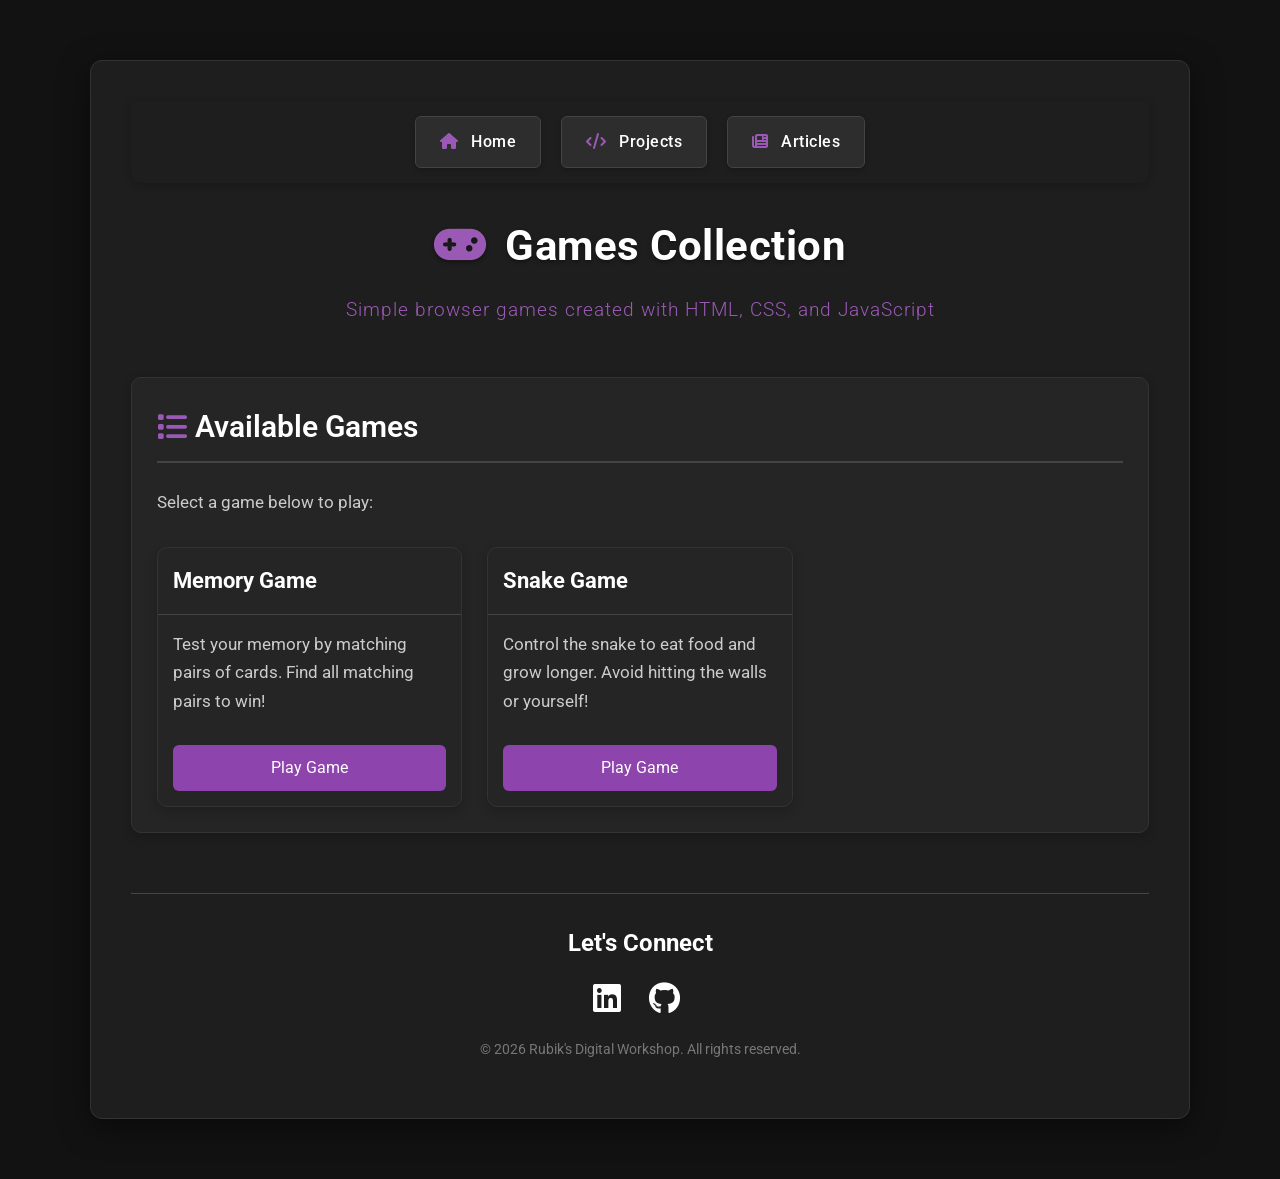
==== games/index.html @ 8eb30e97 "change the astetic and some navigation options" ====
<!DOCTYPE html>
<html lang="en">
<head>
  <meta charset="UTF-8">
  <meta name="viewport" content="width=device-width, initial-scale=1.0">
  <meta name="description" content="Games Collection - Simple browser games created by Rubik">
  <meta name="keywords" content="browser games, javascript games, html5 games">
  <meta name="author" content="Rubik">
  <title>Rubik's Games Collection</title>
  <link rel="stylesheet" href="../css/style.css">
  <link href="https://fonts.googleapis.com/css2?family=Roboto:wght@300;400;500;700&display=swap" rel="stylesheet">
  <link rel="stylesheet" href="https://cdnjs.cloudflare.com/ajax/libs/font-awesome/6.4.0/css/all.min.css">
  <style>
    .game-container {
      display: grid;
      grid-template-columns: repeat(auto-fill, minmax(300px, 1fr));
      gap: 25px;
      margin-top: 30px;
    }
    
    .game-card {
      background-color: #252525;
      border-radius: 10px;
      overflow: hidden;
      box-shadow: 0 4px 12px rgba(0, 0, 0, 0.2);
      transition: all 0.3s ease;
      border: 1px solid #333;
      height: 100%;
      display: flex;
      flex-direction: column;
    }
    
    .game-card:hover {
      transform: translateY(-5px);
      box-shadow: 0 8px 20px rgba(0, 0, 0, 0.3);
    }
    
    .game-card h3 {
      font-size: 1.4em;
      padding: 15px;
      color: #fff;
      border-bottom: 1px solid #444;
    }
    
    .game-description {
      padding: 15px;
      flex: 1;
    }
    
    .game-link {
      display: inline-block;
      padding: 10px 20px;
      background-color: #8e44ad;
      color: white;
      text-decoration: none;
      border-radius: 6px;
      margin: 0 15px 15px;
      transition: all 0.3s ease;
      text-align: center;
    }
    
    .game-link:hover {
      background-color: #9b59b6;
      transform: translateY(-2px);
    }
  </style>
</head>
<body>
  <div class="container">
    <!-- Main Navigation -->
    <nav id="main-nav">
      <a href="../index.html" class="nav-btn"><i class="fas fa-home"></i> Home</a>
      <a href="../projects.html" class="nav-btn"><i class="fas fa-code"></i> Projects</a>
      <a href="../articles.html" class="nav-btn"><i class="fas fa-newspaper"></i> Articles</a>
    </nav>
    
    <header>
      <h1><i class="fas fa-gamepad"></i> Games Collection</h1>
      <p class="subtitle">Simple browser games created with HTML, CSS, and JavaScript</p>
    </header>
    
    <main>
      <section>
        <h2><i class="fas fa-list"></i> Available Games</h2>
        <p>Select a game below to play:</p>
        
        <div class="game-container">
          <!-- Game 1 -->
          <div class="game-card">
            <h3>Memory Game</h3>
            <div class="game-description">
              <p>Test your memory by matching pairs of cards. Find all matching pairs to win!</p>
            </div>
            <a href="game.html" class="game-link">Play Game</a>
          </div>
          
          <!-- Game 2 -->
          <div class="game-card">
            <h3>Snake Game</h3>
            <div class="game-description">
              <p>Control the snake to eat food and grow longer. Avoid hitting the walls or yourself!</p>
            </div>
            <a href="game2.html" class="game-link">Play Game</a>
          </div>
        </div>
      </section>
    </main>
    
    <footer>
      <h3>Let's Connect</h3>
      <div class="social-links">
        <a href="https://www.linkedin.com/in/ru8ik/" target="_blank" title="LinkedIn Profile">
          <i class="fab fa-linkedin fa-2x"></i>
        </a>
        <a href="https://github.com/ru8ik" target="_blank" title="GitHub Profile">
          <i class="fab fa-github fa-2x"></i>
        </a>
      </div>
      <p class="copyright">&copy; <span id="current-year"></span> Rubik's Digital Workshop. All rights reserved.</p>
    </footer>
  </div>
  
  <!-- Back to Top Button -->
  <button id="back-to-top" title="Back to Top"><i class="fas fa-arrow-up"></i></button>

  <script>
    // Set current year in copyright
    document.getElementById('current-year').textContent = new Date().getFullYear();
    
    // Back to Top button functionality
    document.addEventListener('DOMContentLoaded', function() {
      const backToTopButton = document.getElementById('back-to-top');
      
      // Show/hide button based on scroll position
      window.addEventListener('scroll', function() {
        if (window.pageYOffset > 300) {
          backToTopButton.classList.add('visible');
        } else {
          backToTopButton.classList.remove('visible');
        }
      });
      
      // Scroll to top when button is clicked
      backToTopButton.addEventListener('click', function() {
        window.scrollTo({
          top: 0,
          behavior: 'smooth'
        });
      });
    });
  </script>
</body>
</html>
---- css/style.css ----
/* Reset margins and paddings */
* {
    margin: 0;
    padding: 0;
    box-sizing: border-box;
  }
  
  /* Body styling with dark theme */
  body {
    background-color: #121212;
    color: #e0e0e0;
    font-family: 'Roboto', sans-serif;
    line-height: 1.6;
    padding: 20px;
  }
  
  /* Main container styling */
  .container {
    max-width: 1100px;
    margin: 40px auto;
    padding: 40px;
    background-color: #1e1e1e;
    border-radius: 12px;
    box-shadow: 0 8px 30px rgba(0, 0, 0, 0.5);
    transition: all 0.3s ease;
    border: 1px solid #333;
  }
  
  /* Header styling */
  header {
    text-align: center;
    margin-bottom: 50px;
    position: relative;
  }
  
  .header-image-container {
    width: 100%;
    height: 250px;
    overflow: hidden;
    border-radius: 8px;
    box-shadow: 0 4px 12px rgba(0, 0, 0, 0.3);
    margin-bottom: 25px;
  }
  
  header img {
    width: 100%;
    height: 100%;
    object-fit: cover;
    transition: transform 0.3s ease;
    filter: brightness(0.9) contrast(1.1);
  }
  
  header img:hover {
    transform: scale(1.01);
    filter: brightness(1) contrast(1.1);
  }
  
  header h1 {
    font-size: 2.6em;
    margin: 30px 0 15px 0;
    font-weight: 700;
    color: #ffffff;
    text-shadow: 0 2px 4px rgba(0, 0, 0, 0.4);
    letter-spacing: 0.5px;
  }
  
  /* Main Navigation styling */
  #main-nav {
    display: flex;
    justify-content: center;
    gap: 20px;
    margin: 0 0 30px 0;
    padding: 15px 0;
    flex-wrap: wrap;
    background-color: #1e1e1e;
    border-radius: 0 0 10px 10px;
    box-shadow: 0 2px 8px rgba(0, 0, 0, 0.2);
    position: sticky;
    top: 0;
    z-index: 100;
  }
  
  .nav-btn {
    display: inline-block;
    padding: 12px 24px;
    background-color: #2d2d2d;
    color: #ffffff;
    border-radius: 6px;
    text-decoration: none;
    font-weight: 500;
    transition: all 0.3s ease;
    box-shadow: 0 2px 5px rgba(0, 0, 0, 0.2);
    border: 1px solid #444;
    letter-spacing: 0.5px;
  }
  
  .nav-btn:hover {
    background-color: #444;
    transform: translateY(-2px);
    box-shadow: 0 4px 8px rgba(0, 0, 0, 0.3);
    border-color: #666;
  }
  
  .nav-btn i {
    margin-right: 10px;
    color: #8e44ad;
  }
  
  /* Section styling */
  section {
    margin-bottom: 50px;
    padding: 25px;
    background-color: #252525;
    border-radius: 10px;
    box-shadow: 0 4px 12px rgba(0, 0, 0, 0.2);
    border: 1px solid #333;
    transition: transform 0.3s ease, box-shadow 0.3s ease;
  }
  
  section:hover {
    transform: translateY(-5px);
    box-shadow: 0 6px 16px rgba(0, 0, 0, 0.3);
  }
  
  section h2 {
    font-size: 1.9em;
    margin-bottom: 25px;
    font-weight: 600;
    border-bottom: 2px solid #444;
    padding-bottom: 10px;
    color: #fff;
    display: flex;
    align-items: center;
  }
  
  section h2 i {
    margin-right: 12px;
    color: #8e44ad;
  }
  
  p {
    margin-bottom: 15px;
    font-size: 1.05em;
    color: #ccc;
    line-height: 1.7;
  }
  
  /* Button styling */
  .btn {
    display: inline-block;
    padding: 12px 24px;
    background-color: #8e44ad;
    color: white;
    text-decoration: none;
    border-radius: 6px;
    font-weight: 500;
    transition: all 0.3s ease;
    margin-top: 15px;
    border: none;
    cursor: pointer;
    box-shadow: 0 2px 5px rgba(0, 0, 0, 0.2);
    letter-spacing: 0.5px;
  }
  
  .btn:hover {
    background-color: #9b59b6;
    transform: translateY(-2px);
    box-shadow: 0 4px 8px rgba(0, 0, 0, 0.3);
  }
  
  /* Technologies section styling */
  #technologies {
    margin-top: 40px;
  }
  
  #technologies h2 {
    text-align: center;
    margin-bottom: 20px;
    color: #fff;
  }
  
  .tech-categories-container {
    display: grid;
    grid-template-columns: repeat(auto-fill, minmax(300px, 1fr));
    gap: 20px;
  }
  
  .tech-icons {
    display: flex;
    flex-wrap: wrap;
    justify-content: center;
    gap: 15px;
    margin-top: 15px;
  }
  
  .tech-icons img {
    width: 40px;
    height: 40px;
    transition: all 0.3s ease;
    filter: grayscale(30%);
  }
  
  .tech-icons img:hover {
    transform: scale(1.2);
    filter: grayscale(0%);
  }
  
  /* Footer styling */
  footer {
    text-align: center;
    margin-top: 60px;
    padding-top: 30px;
    border-top: 1px solid #444;
  }
  
  footer h3 {
    font-size: 1.5em;
    margin-bottom: 20px;
    color: #fff;
  }
  
  footer a {
    color: #8e44ad;
    text-decoration: none;
    transition: color 0.3s ease;
  }
  
  footer img {
    width: 40px;
    height: 40px;
    margin: 0 10px;
    transition: transform 0.3s ease;
  }
  
  footer a:hover {
    color: #9b59b6;
  }
  
  /* Additional styling for Projects page */
  .project {
    background-color: #252525;
    border-radius: 10px;
    padding: 25px;
    margin-bottom: 30px;
    box-shadow: 0 4px 12px rgba(0, 0, 0, 0.2);
    transition: all 0.3s ease;
    border: 1px solid #333;
  }
  
  .project:hover {
    transform: translateY(-5px);
    box-shadow: 0 8px 20px rgba(0, 0, 0, 0.3);
  }
  
  .project h3 {
    font-size: 1.6em;
    margin-bottom: 15px;
    color: #fff;
    border-bottom: 1px solid #444;
    padding-bottom: 10px;
  }
  
  .project p {
    margin-bottom: 15px;
    color: #ccc;
  }
  
  .project a {
    display: inline-block;
    padding: 10px 20px;
    background-color: #8e44ad;
    color: white;
    text-decoration: none;
    border-radius: 6px;
    margin-right: 10px;
    transition: all 0.3s ease;
  }
  
  .project a:hover {
    background-color: #9b59b6;
    transform: translateY(-2px);
  }
  
  /* Technology category styling */
  .tech-category {
    background-color: #252525;
    border-radius: 10px;
    padding: 15px;
    box-shadow: 0 4px 12px rgba(0, 0, 0, 0.2);
    transition: all 0.3s ease;
    border: 1px solid #333;
    height: 100%;
  }
  
  .tech-category:hover {
    transform: translateY(-5px);
  }
  
  .tech-category h3 {
    font-size: 1.2em;
    margin-bottom: 10px;
    color: #fff;
    display: flex;
    align-items: center;
    border-bottom: 1px solid #444;
    padding-bottom: 8px;
  }
  
  .tech-category h3 i {
    margin-right: 10px;
    color: #8e44ad;
  }
  
  #nav {
    display: flex;
    justify-content: center;
    gap: 15px;
    margin-bottom: 30px;
  }
  
  .btn {
    margin: 0 5px;
  }
  
  /* Workshop page specific styling */
  #workshop-overview {
    background-color: #252525;
    padding: 25px;
    border-radius: 10px;
    margin-bottom: 30px;
    box-shadow: 0 4px 12px rgba(0, 0, 0, 0.2);
  }
  
  /* Responsive design */
  @media (max-width: 768px) {
    .container {
      padding: 20px;
      margin: 20px auto;
    }
    
    header h1 {
      font-size: 2em;
    }
    
    .header-image-container {
      height: 180px;
    }
    
    #nav {
      flex-direction: column;
      align-items: center;
    }
    
    #main-nav {
      flex-direction: column;
      align-items: center;
      gap: 10px;
    }
    
    .nav-btn {
      width: 100%;
      text-align: center;
    }
    
    .btn {
      width: 100%;
      margin-bottom: 10px;
    }
    
    .tech-icons img {
      width: 35px;
      height: 35px;
    }
    
    .tech-categories-container {
      grid-template-columns: 1fr;
    }
  }
  
  /* Subtitle styling */
  .subtitle {
    font-size: 1.2em;
    color: #9b59b6;
    margin-bottom: 20px;
    font-weight: 300;
    letter-spacing: 1px;
  }
  
  /* Highlight text */
  .highlight {
    color: #9b59b6;
    font-weight: 500;
  }
  
  /* About content styling */
  .about-content {
    background-color: #252525;
    padding: 25px;
    border-radius: 10px;
    margin-top: 20px;
    box-shadow: 0 4px 12px rgba(0, 0, 0, 0.2);
    border: 1px solid #333;
  }
  
  /* Social links styling */
  .social-links {
    display: flex;
    justify-content: center;
    gap: 20px;
    margin: 20px 0;
  }
  
  .social-links a {
    color: #8e44ad;
    transition: all 0.3s ease;
  }
  
  .social-links a:hover {
    color: #9b59b6;
    transform: translateY(-3px);
  }
  
  /* Copyright text */
  .copyright {
    font-size: 0.9em;
    color: #777;
    margin-top: 20px;
  }
  
  /* Status badge */
  .status-badge {
    display: inline-flex;
    align-items: center;
    background-color: #8e44ad;
    color: white;
    padding: 8px 15px;
    border-radius: 20px;
    font-size: 0.9em;
    margin-top: 15px;
    box-shadow: 0 2px 5px rgba(0, 0, 0, 0.2);
    line-height: 1;
  }
  
  .status-badge i {
    color: white;
    margin-right: 5px;
    font-size: 1em;
    display: inline-flex;
    align-items: center;
  }
  
  /* Loading indicator */
  .loading-indicator {
    text-align: center;
    padding: 30px;
    color: #9b59b6;
    font-size: 1.2em;
    display: flex;
    align-items: center;
    justify-content: center;
  }
  
  .loading-indicator i {
    color: #9b59b6;
    margin-right: 10px;
  }
  
  /* Project meta information */
  .project-meta {
    display: flex;
    justify-content: space-between;
    margin-bottom: 15px;
    color: #888;
    font-size: 0.9em;
  }
  
  .project-meta span {
    display: inline-flex;
    align-items: center;
  }
  
  .project-meta i {
    color: white;
    margin-right: 5px;
    font-size: 1em;
    display: inline-flex;
    align-items: center;
  }
  
  /* Project links */
  .project-links {
    margin-top: 20px;
    display: flex;
    gap: 15px;
  }
  
  .repo-link, .demo-link {
    display: inline-flex;
    align-items: center;
    justify-content: center;
    padding: 10px 20px;
    border-radius: 6px;
    text-decoration: none;
    font-weight: 500;
    transition: all 0.3s ease;
    line-height: 1;
  }
  
  .repo-link {
    background-color: #2d2d2d;
    color: #fff;
  }
  
  .demo-link {
    background-color: #8e44ad;
    color: #fff;
  }
  
  .repo-link i, .demo-link i {
    color: white;
    margin-right: 8px;
    font-size: 1em;
    display: inline-flex;
    align-items: center;
  }
  
  .repo-link:hover, .demo-link:hover {
    transform: translateY(-2px);
    box-shadow: 0 4px 8px rgba(0, 0, 0, 0.3);
  }
  
  /* Error message */
  .error-message {
    background-color: #ff5252;
    color: white;
    padding: 15px;
    border-radius: 8px;
    margin: 20px 0;
    text-align: center;
  }
  
  .error-message i {
    margin-right: 10px;
  }
  
  /* No projects message */
  .no-projects {
    text-align: center;
    padding: 30px;
    color: #888;
    font-style: italic;
  }
  
  /* Workshop page specific styles */
  .overview-content {
    margin-bottom: 30px;
  }
  
  .tech-used {
    background-color: #252525;
    padding: 20px;
    border-radius: 10px;
    margin-top: 20px;
    box-shadow: 0 4px 12px rgba(0, 0, 0, 0.2);
  }
  
  .tech-used h3 {
    margin-bottom: 15px;
    color: #fff;
    font-size: 1.3em;
  }
  
  .tech-used ul {
    list-style-type: none;
    display: flex;
    flex-wrap: wrap;
    gap: 10px;
  }
  
  .tech-used li {
    background-color: #333;
    padding: 8px 15px;
    border-radius: 20px;
    font-size: 0.9em;
    color: #ccc;
    transition: all 0.3s ease;
    display: flex;
    align-items: center;
  }
  
  .tech-used li:hover {
    background-color: #444;
  }
  
  .tech-used i {
    margin-right: 8px;
    color: #9b59b6;
  }
  
  /* Animation for projects */
  .project {
    opacity: 0;
    transform: translateY(20px);
    transition: opacity 0.5s ease, transform 0.5s ease;
  }
  
  .project.visible {
    opacity: 1;
    transform: translateY(0);
  }
  
  /* Icon styling */
  i[class*="fa-"] {
    color: #9b59b6;
    margin-right: 8px;
  }
  
  /* Make GitHub icon white */
  .fab.fa-github {
    color: white;
  }
  
  /* Make play icon white */
  .fas.fa-play {
    color: white;
  }
  
  /* Make LinkedIn icon white */
  .fab.fa-linkedin {
    color: white;
  }
  
  /* Articles page styling */
  #articles-list {
    display: grid;
    gap: 30px;
  }
  
  .articles-page {
    display: none;
    grid-template-columns: repeat(auto-fill, minmax(300px, 1fr));
    gap: 25px;
  }
  
  .article {
    background-color: #252525;
    border-radius: 10px;
    overflow: hidden;
    box-shadow: 0 4px 12px rgba(0, 0, 0, 0.2);
    transition: all 0.3s ease;
    border: 1px solid #333;
    height: 100%;
    display: flex;
    flex-direction: column;
  }
  
  .article:hover {
    transform: translateY(-5px);
    box-shadow: 0 8px 20px rgba(0, 0, 0, 0.3);
  }
  
  .article h3 {
    font-size: 1.2em;
    padding: 15px 15px 10px;
    color: #fff;
    line-height: 1.4;
  }
  
  .article-content {
    display: flex;
    flex-direction: column;
    flex: 1;
  }
  
  .article-image {
    position: relative;
    overflow: hidden;
    width: 100%;
    height: 0;
    padding-bottom: 100%; /* Square aspect ratio */
    background-color: #333;
  }
  
  .article-image img {
    position: absolute;
    top: 0;
    left: 0;
    width: 100%;
    height: 100%;
    object-fit: cover;
    transition: transform 0.5s ease;
  }
  
  .article:hover .article-image img {
    transform: scale(1.05);
  }
  
  .article-description {
    padding: 15px;
    flex: 1;
    display: flex;
    flex-direction: column;
  }
  
  .article-description p {
    color: #ccc;
    margin-bottom: 15px;
    line-height: 1.5;
    font-size: 0.95em;
    flex: 1;
  }
  
  .article-links {
    margin-top: auto;
  }
  
  .article-link {
    display: inline-block;
    padding: 8px 15px;
    background-color: #0069A2;
    color: white;
    text-decoration: none;
    border-radius: 6px;
    font-weight: 500;
    transition: all 0.3s ease;
    font-size: 0.9em;
  }
  
  .article-link:hover {
    background-color: #0077B5;
    transform: translateY(-2px);
  }
  
  .article-link i {
    color: white;
    margin-right: 5px;
  }
  
  @media (max-width: 768px) {
    .articles-page {
      grid-template-columns: 1fr;
    }
  }
  
  /* Pagination styling */
  .pagination {
    display: flex;
    justify-content: center;
    align-items: center;
    margin-top: 40px;
    gap: 15px;
  }
  
  .pagination-btn {
    background-color: #333;
    color: #fff;
    border: none;
    padding: 10px 15px;
    border-radius: 6px;
    cursor: pointer;
    transition: all 0.3s ease;
    display: flex;
    align-items: center;
    justify-content: center;
    font-size: 1em;
  }
  
  .pagination-btn:hover:not(:disabled) {
    background-color: #444;
    transform: translateY(-2px);
  }
  
  .pagination-btn:disabled {
    opacity: 0.5;
    cursor: not-allowed;
  }
  
  .page-indicators {
    display: flex;
    gap: 8px;
  }
  
  .page-indicator {
    width: 10px;
    height: 10px;
    border-radius: 50%;
    background-color: #444;
    cursor: pointer;
    transition: all 0.3s ease;
    border: 2px solid transparent;
  }
  
  .page-indicator:hover {
    background-color: #555;
  }
  
  .page-indicator.active {
    background-color: #8e44ad;
    transform: scale(1.2);
    border-color: #9b59b6;
  }
  
  @media (max-width: 480px) {
    .pagination {
      flex-wrap: wrap;
    }
    
    .pagination-btn {
      font-size: 0.9em;
      padding: 8px 12px;
    }
  }
  
  /* Back to Top Button */
  #back-to-top {
    position: fixed;
    bottom: 30px;
    right: 30px;
    width: 50px;
    height: 50px;
    background-color: #8e44ad;
    color: white;
    border: none;
    border-radius: 50%;
    cursor: pointer;
    display: flex;
    justify-content: center;
    align-items: center;
    font-size: 1.2em;
    opacity: 0;
    visibility: hidden;
    transition: all 0.3s ease;
    box-shadow: 0 4px 10px rgba(0, 0, 0, 0.3);
    z-index: 1000;
  }
  
  #back-to-top.visible {
    opacity: 1;
    visibility: visible;
  }
  
  #back-to-top:hover {
    background-color: #9b59b6;
    transform: translateY(-5px);
    box-shadow: 0 6px 15px rgba(0, 0, 0, 0.4);
  }
  
  @media (max-width: 768px) {
    #back-to-top {
      width: 40px;
      height: 40px;
      bottom: 20px;
      right: 20px;
    }
  }
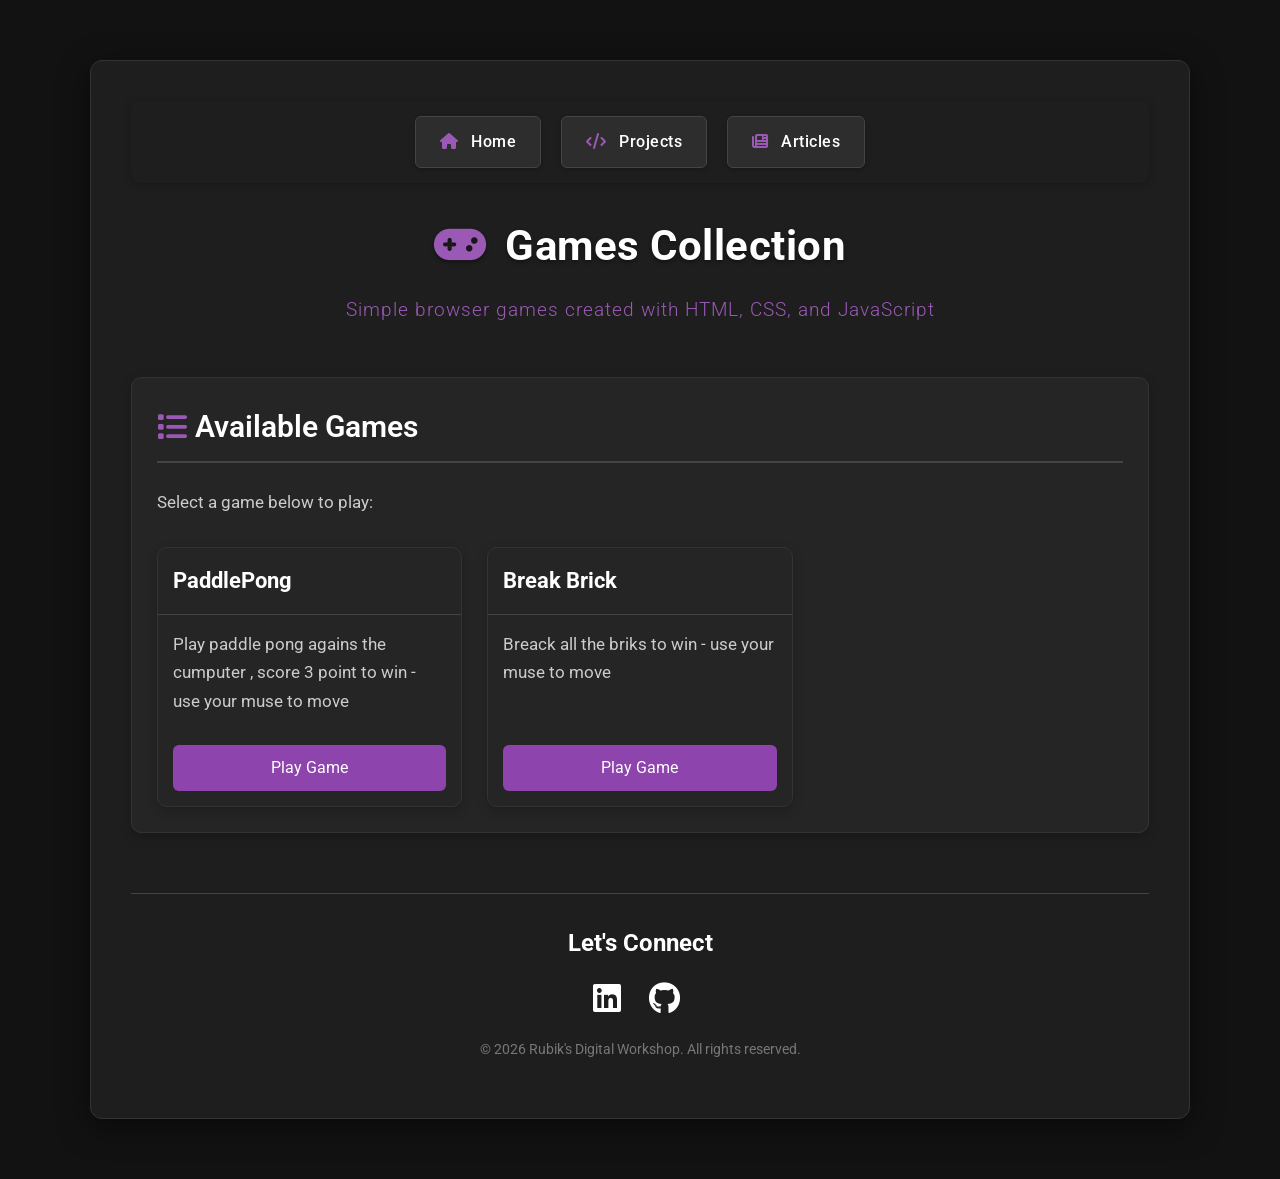
==== commit 04316e1c: "Refactor PaddlePong game code (copy paste from my GitHub)), update game descriptions in index.html" ====
--- a/games/index.html
+++ b/games/index.html
@@ -87,18 +87,18 @@
         <div class="game-container">
           <!-- Game 1 -->
           <div class="game-card">
-            <h3>Memory Game</h3>
+            <h3>PaddlePong</h3>
             <div class="game-description">
-              <p>Test your memory by matching pairs of cards. Find all matching pairs to win!</p>
+              <p>Play paddle pong agains the cumputer , score 3 point to win - use your muse to move</p>
             </div>
             <a href="game.html" class="game-link">Play Game</a>
           </div>
           
           <!-- Game 2 -->
           <div class="game-card">
-            <h3>Snake Game</h3>
+            <h3>Break Brick</h3>
             <div class="game-description">
-              <p>Control the snake to eat food and grow longer. Avoid hitting the walls or yourself!</p>
+              <p>Breack all the briks to win - use your muse to move</p>
             </div>
             <a href="game2.html" class="game-link">Play Game</a>
           </div>
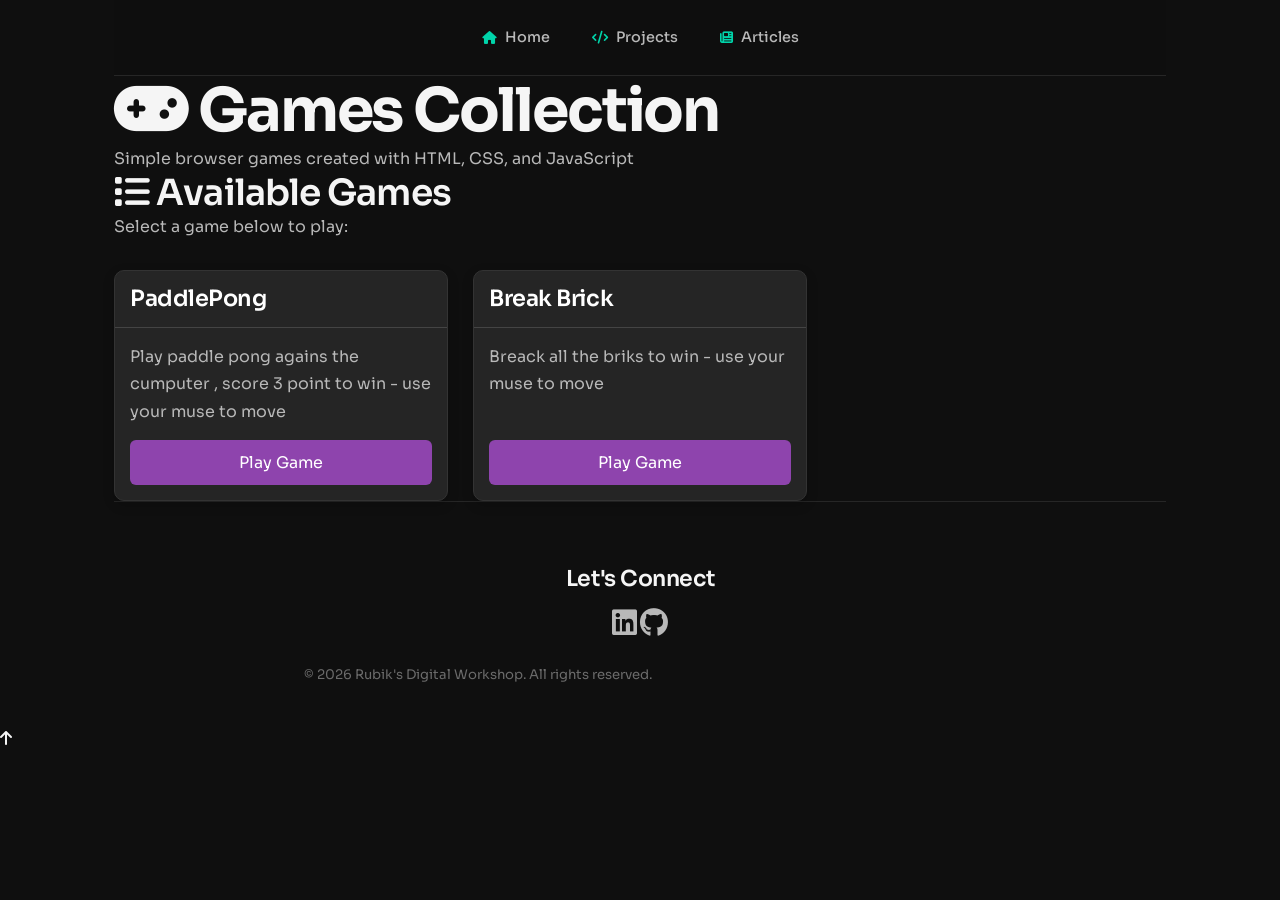
==== commit 3da8cdc0: "Update font links across multiple HTML files to improve loading performance and aesthetics" ====
--- a/games/index.html
+++ b/games/index.html
@@ -8,7 +8,9 @@
   <meta name="author" content="Rubik">
   <title>Rubik's Games Collection</title>
   <link rel="stylesheet" href="../css/style.css">
-  <link href="https://fonts.googleapis.com/css2?family=Roboto:wght@300;400;500;700&display=swap" rel="stylesheet">
+  <link rel="preconnect" href="https://fonts.googleapis.com">
+  <link rel="preconnect" href="https://fonts.gstatic.com" crossorigin>
+  <link href="https://fonts.googleapis.com/css2?family=Sora:wght@300;400;500;600;700&family=JetBrains+Mono:wght@400;500;600&display=swap" rel="stylesheet">
   <link rel="stylesheet" href="https://cdnjs.cloudflare.com/ajax/libs/font-awesome/6.4.0/css/all.min.css">
   <style>
     .game-container {
--- a/css/style.css
+++ b/css/style.css
@@ -1,855 +1,517 @@
-/* Reset margins and paddings */
+/* =============================================================
+   PORTFOLIO — DESIGN SYSTEM
+   Foundation styles. Page-specific components live in later phases.
+   ============================================================= */
+
+/* -------------------------------------------------------------
+   GOOGLE FONTS — paste this block into the <head> of every HTML
+   page (replaces the previous Roboto link):
+
+   <link rel="preconnect" href="https://fonts.googleapis.com">
+   <link rel="preconnect" href="https://fonts.gstatic.com" crossorigin>
+   <link href="https://fonts.googleapis.com/css2?family=Sora:wght@300;400;500;600;700&family=JetBrains+Mono:wght@400;500;600&display=swap" rel="stylesheet">
+   ------------------------------------------------------------- */
+
+
+/* =============================================================
+   1. DESIGN TOKENS
+   ============================================================= */
+:root {
+    /* — Color: surfaces — */
+    --bg-primary:    #0f0f0f;   /* page background */
+    --bg-secondary:  #161616;   /* nav, subtle wells */
+    --bg-card:       #1a1a1a;   /* cards, panels */
+
+    /* — Color: text — */
+    --text-primary:   #f5f5f5;
+    --text-secondary: #b8b8b8;
+    --text-muted:     #6b6b6b;
+
+    /* — Color: accent (electric teal) — */
+    --accent:       #00d4aa;
+    --accent-hover: #1bf0c4;
+    --accent-soft:  rgba(0, 212, 170, 0.12);
+
+    /* — Color: lines — */
+    --border:       #262626;
+    --border-hover: #3a3a3a;
+
+    /* — Typography — */
+    --font-display: 'Sora', system-ui, -apple-system, BlinkMacSystemFont, sans-serif;
+    --font-body:    'Sora', system-ui, -apple-system, BlinkMacSystemFont, sans-serif;
+    --font-mono:    'JetBrains Mono', ui-monospace, 'SF Mono', Menlo, Consolas, monospace;
+
+    /* — Spacing scale (4px base) — */
+    --space-xs:  0.25rem;   /*  4px */
+    --space-sm:  0.5rem;    /*  8px */
+    --space-md:  1rem;      /* 16px */
+    --space-lg:  1.5rem;    /* 24px */
+    --space-xl:  2.5rem;    /* 40px */
+    --space-2xl: 4rem;      /* 64px */
+
+    /* — Radius — */
+    --radius-sm: 4px;
+    --radius-md: 8px;
+    --radius-lg: 12px;
+
+    /* — Motion — */
+    --transition-fast: 150ms cubic-bezier(0.4, 0, 0.2, 1);
+    --transition-base: 250ms cubic-bezier(0.4, 0, 0.2, 1);
+}
+
+
+/* =============================================================
+   2. RESET (modern, minimal)
+   ============================================================= */
+*,
+*::before,
+*::after {
+    box-sizing: border-box;
+}
+
 * {
     margin: 0;
     padding: 0;
-    box-sizing: border-box;
-  }
-  
-  /* Body styling with dark theme */
-  body {
-    background-color: #121212;
-    color: #e0e0e0;
-    font-family: 'Roboto', sans-serif;
+}
+
+html {
+    -webkit-text-size-adjust: 100%;
+    text-size-adjust: 100%;
+    -moz-tab-size: 4;
+    tab-size: 4;
+    scroll-behavior: smooth;
+}
+
+html,
+body {
+    min-height: 100%;
+}
+
+body {
     line-height: 1.6;
-    padding: 20px;
-  }
-  
-  /* Main container styling */
-  .container {
+    -webkit-font-smoothing: antialiased;
+    -moz-osx-font-smoothing: grayscale;
+    text-rendering: optimizeLegibility;
+}
+
+img,
+picture,
+video,
+canvas,
+svg {
+    display: block;
+    max-width: 100%;
+    height: auto;
+}
+
+input,
+button,
+textarea,
+select {
+    font: inherit;
+    color: inherit;
+}
+
+button {
+    background: none;
+    border: none;
+    cursor: pointer;
+}
+
+ul,
+ol {
+    list-style: none;
+}
+
+p,
+h1,
+h2,
+h3,
+h4,
+h5,
+h6 {
+    overflow-wrap: break-word;
+}
+
+
+/* =============================================================
+   3. BASE TYPOGRAPHY
+   ============================================================= */
+body {
+    font-family: var(--font-body);
+    font-weight: 400;
+    font-size: 16px;
+    color: var(--text-primary);
+    background-color: var(--bg-primary);
+    animation: page-fade-in 0.6s ease-out both;
+}
+
+@keyframes page-fade-in {
+    from { opacity: 0; transform: translateY(4px); }
+    to   { opacity: 1; transform: translateY(0); }
+}
+
+h1, h2, h3, h4 {
+    font-family: var(--font-display);
+    font-weight: 600;
+    line-height: 1.15;
+    letter-spacing: -0.02em;
+    color: var(--text-primary);
+}
+
+h1 {
+    font-size: clamp(2.25rem, 5vw, 3.75rem);
+    font-weight: 700;
+    letter-spacing: -0.035em;
+}
+
+h2 {
+    font-size: clamp(1.75rem, 3vw, 2.25rem);
+    letter-spacing: -0.025em;
+}
+
+h3 {
+    font-size: 1.375rem;
+    font-weight: 600;
+}
+
+h4 {
+    font-size: 1.125rem;
+    font-weight: 500;
+}
+
+p {
+    color: var(--text-secondary);
+    line-height: 1.7;
+    max-width: 68ch;
+}
+
+a {
+    color: var(--accent);
+    text-decoration: none;
+    transition: color var(--transition-fast);
+}
+
+a:hover {
+    color: var(--accent-hover);
+}
+
+a:focus-visible,
+button:focus-visible {
+    outline: 2px solid var(--accent);
+    outline-offset: 3px;
+    border-radius: var(--radius-sm);
+}
+
+code {
+    font-family: var(--font-mono);
+    font-size: 0.875em;
+    background-color: var(--bg-secondary);
+    color: var(--accent);
+    padding: 0.15em 0.4em;
+    border-radius: var(--radius-sm);
+    border: 1px solid var(--border);
+}
+
+strong {
+    color: var(--text-primary);
+    font-weight: 600;
+}
+
+::selection {
+    background-color: var(--accent);
+    color: var(--bg-primary);
+}
+
+::-webkit-scrollbar {
+    width: 10px;
+    height: 10px;
+}
+
+::-webkit-scrollbar-track {
+    background: var(--bg-primary);
+}
+
+::-webkit-scrollbar-thumb {
+    background: var(--border-hover);
+    border-radius: var(--radius-sm);
+}
+
+::-webkit-scrollbar-thumb:hover {
+    background: var(--text-muted);
+}
+
+
+/* =============================================================
+   4. UTILITY CLASSES
+   ============================================================= */
+
+/* — Layout — */
+.container {
+    width: 100%;
     max-width: 1100px;
-    margin: 40px auto;
-    padding: 40px;
-    background-color: #1e1e1e;
-    border-radius: 12px;
-    box-shadow: 0 8px 30px rgba(0, 0, 0, 0.5);
-    transition: all 0.3s ease;
-    border: 1px solid #333;
-  }
-  
-  /* Header styling */
-  header {
-    text-align: center;
-    margin-bottom: 50px;
-    position: relative;
-  }
-  
-  .header-image-container {
-    width: 100%;
-    height: 250px;
+    margin-inline: auto;
+    padding-inline: var(--space-lg);
+}
+
+.section {
+    padding-block: var(--space-2xl);
+}
+
+/* — Accessibility — */
+.sr-only {
+    position: absolute;
+    width: 1px;
+    height: 1px;
+    padding: 0;
+    margin: -1px;
     overflow: hidden;
-    border-radius: 8px;
-    box-shadow: 0 4px 12px rgba(0, 0, 0, 0.3);
-    margin-bottom: 25px;
-  }
-  
-  header img {
-    width: 100%;
-    height: 100%;
-    object-fit: cover;
-    transition: transform 0.3s ease;
-    filter: brightness(0.9) contrast(1.1);
-  }
-  
-  header img:hover {
-    transform: scale(1.01);
-    filter: brightness(1) contrast(1.1);
-  }
-  
-  header h1 {
-    font-size: 2.6em;
-    margin: 30px 0 15px 0;
-    font-weight: 700;
-    color: #ffffff;
-    text-shadow: 0 2px 4px rgba(0, 0, 0, 0.4);
-    letter-spacing: 0.5px;
-  }
-  
-  /* Main Navigation styling */
-  #main-nav {
-    display: flex;
+    clip: rect(0, 0, 0, 0);
+    white-space: nowrap;
+    border: 0;
+}
+
+/* — Buttons — */
+.btn-primary,
+.btn-secondary {
+    display: inline-flex;
+    align-items: center;
     justify-content: center;
-    gap: 20px;
-    margin: 0 0 30px 0;
-    padding: 15px 0;
-    flex-wrap: wrap;
-    background-color: #1e1e1e;
-    border-radius: 0 0 10px 10px;
-    box-shadow: 0 2px 8px rgba(0, 0, 0, 0.2);
+    gap: var(--space-sm);
+    padding: 0.8rem 1.6rem;
+    border-radius: var(--radius-md);
+    font-family: var(--font-body);
+    font-weight: 500;
+    font-size: 0.95rem;
+    letter-spacing: 0.01em;
+    line-height: 1;
+    cursor: pointer;
+    text-decoration: none;
+    white-space: nowrap;
+    border: 1px solid transparent;
+    transition:
+        background-color var(--transition-base),
+        color var(--transition-base),
+        border-color var(--transition-base),
+        transform var(--transition-base),
+        box-shadow var(--transition-base);
+}
+
+.btn-primary {
+    background-color: var(--accent);
+    color: var(--bg-primary);
+}
+
+.btn-primary:hover {
+    background-color: var(--accent-hover);
+    color: var(--bg-primary);
+    transform: translateY(-2px);
+    box-shadow: 0 10px 28px -10px var(--accent);
+}
+
+.btn-primary:active {
+    transform: translateY(0);
+}
+
+.btn-secondary {
+    background-color: transparent;
+    color: var(--text-primary);
+    border-color: var(--border);
+}
+
+.btn-secondary:hover {
+    color: var(--accent);
+    border-color: var(--accent);
+    transform: translateY(-2px);
+    background-color: var(--accent-soft);
+}
+
+.btn-secondary:active {
+    transform: translateY(0);
+}
+
+/* — Tag (tech stack pill) — */
+.tag {
+    display: inline-flex;
+    align-items: center;
+    gap: var(--space-xs);
+    padding: 0.3rem 0.7rem;
+    background-color: var(--bg-secondary);
+    border: 1px solid var(--border);
+    border-radius: 999px;
+    font-family: var(--font-mono);
+    font-size: 0.75rem;
+    font-weight: 500;
+    color: var(--text-secondary);
+    letter-spacing: 0.02em;
+    transition:
+        color var(--transition-fast),
+        border-color var(--transition-fast),
+        background-color var(--transition-fast);
+}
+
+.tag:hover {
+    color: var(--accent);
+    border-color: var(--accent);
+    background-color: var(--accent-soft);
+}
+
+/* — Card — */
+.card {
+    background-color: var(--bg-card);
+    border: 1px solid var(--border);
+    border-radius: var(--radius-lg);
+    padding: var(--space-lg);
+    transition:
+        transform var(--transition-base),
+        border-color var(--transition-base),
+        box-shadow var(--transition-base);
+}
+
+.card:hover {
+    transform: translateY(-4px);
+    border-color: var(--border-hover);
+    box-shadow: 0 16px 40px -20px rgba(0, 0, 0, 0.7);
+}
+
+/* — Badge (status indicators) — */
+.badge {
+    display: inline-flex;
+    align-items: center;
+    gap: 0.4rem;
+    padding: 0.25rem 0.65rem;
+    border-radius: var(--radius-sm);
+    font-family: var(--font-mono);
+    font-size: 0.7rem;
+    font-weight: 500;
+    letter-spacing: 0.06em;
+    text-transform: uppercase;
+    background-color: var(--bg-secondary);
+    color: var(--text-secondary);
+    border: 1px solid var(--border);
+    line-height: 1;
+}
+
+.badge--live {
+    color: var(--accent);
+    border-color: rgba(0, 212, 170, 0.4);
+    background-color: var(--accent-soft);
+}
+
+.badge--live::before {
+    content: '';
+    width: 6px;
+    height: 6px;
+    border-radius: 50%;
+    background-color: var(--accent);
+    box-shadow: 0 0 8px var(--accent);
+}
+
+.badge--progress {
+    color: #f5a623;
+    border-color: rgba(245, 166, 35, 0.4);
+    background-color: rgba(245, 166, 35, 0.08);
+}
+
+.badge--year {
+    color: var(--text-muted);
+}
+
+
+/* =============================================================
+   5. SHARED LAYOUT — NAV & FOOTER
+   ============================================================= */
+
+/* — Nav — */
+#main-nav {
     position: sticky;
     top: 0;
     z-index: 100;
-  }
-  
-  .nav-btn {
-    display: inline-block;
-    padding: 12px 24px;
-    background-color: #2d2d2d;
-    color: #ffffff;
-    border-radius: 6px;
-    text-decoration: none;
-    font-weight: 500;
-    transition: all 0.3s ease;
-    box-shadow: 0 2px 5px rgba(0, 0, 0, 0.2);
-    border: 1px solid #444;
-    letter-spacing: 0.5px;
-  }
-  
-  .nav-btn:hover {
-    background-color: #444;
-    transform: translateY(-2px);
-    box-shadow: 0 4px 8px rgba(0, 0, 0, 0.3);
-    border-color: #666;
-  }
-  
-  .nav-btn i {
-    margin-right: 10px;
-    color: #8e44ad;
-  }
-  
-  /* Section styling */
-  section {
-    margin-bottom: 50px;
-    padding: 25px;
-    background-color: #252525;
-    border-radius: 10px;
-    box-shadow: 0 4px 12px rgba(0, 0, 0, 0.2);
-    border: 1px solid #333;
-    transition: transform 0.3s ease, box-shadow 0.3s ease;
-  }
-  
-  section:hover {
-    transform: translateY(-5px);
-    box-shadow: 0 6px 16px rgba(0, 0, 0, 0.3);
-  }
-  
-  section h2 {
-    font-size: 1.9em;
-    margin-bottom: 25px;
-    font-weight: 600;
-    border-bottom: 2px solid #444;
-    padding-bottom: 10px;
-    color: #fff;
-    display: flex;
-    align-items: center;
-  }
-  
-  section h2 i {
-    margin-right: 12px;
-    color: #8e44ad;
-  }
-  
-  p {
-    margin-bottom: 15px;
-    font-size: 1.05em;
-    color: #ccc;
-    line-height: 1.7;
-  }
-  
-  /* Button styling */
-  .btn {
-    display: inline-block;
-    padding: 12px 24px;
-    background-color: #8e44ad;
-    color: white;
-    text-decoration: none;
-    border-radius: 6px;
-    font-weight: 500;
-    transition: all 0.3s ease;
-    margin-top: 15px;
-    border: none;
-    cursor: pointer;
-    box-shadow: 0 2px 5px rgba(0, 0, 0, 0.2);
-    letter-spacing: 0.5px;
-  }
-  
-  .btn:hover {
-    background-color: #9b59b6;
-    transform: translateY(-2px);
-    box-shadow: 0 4px 8px rgba(0, 0, 0, 0.3);
-  }
-  
-  /* Technologies section styling */
-  #technologies {
-    margin-top: 40px;
-  }
-  
-  #technologies h2 {
-    text-align: center;
-    margin-bottom: 20px;
-    color: #fff;
-  }
-  
-  .tech-categories-container {
-    display: grid;
-    grid-template-columns: repeat(auto-fill, minmax(300px, 1fr));
-    gap: 20px;
-  }
-  
-  .tech-icons {
-    display: flex;
-    flex-wrap: wrap;
-    justify-content: center;
-    gap: 15px;
-    margin-top: 15px;
-  }
-  
-  .tech-icons img {
-    width: 40px;
-    height: 40px;
-    transition: all 0.3s ease;
-    filter: grayscale(30%);
-  }
-  
-  .tech-icons img:hover {
-    transform: scale(1.2);
-    filter: grayscale(0%);
-  }
-  
-  /* Footer styling */
-  footer {
-    text-align: center;
-    margin-top: 60px;
-    padding-top: 30px;
-    border-top: 1px solid #444;
-  }
-  
-  footer h3 {
-    font-size: 1.5em;
-    margin-bottom: 20px;
-    color: #fff;
-  }
-  
-  footer a {
-    color: #8e44ad;
-    text-decoration: none;
-    transition: color 0.3s ease;
-  }
-  
-  footer img {
-    width: 40px;
-    height: 40px;
-    margin: 0 10px;
-    transition: transform 0.3s ease;
-  }
-  
-  footer a:hover {
-    color: #9b59b6;
-  }
-  
-  /* Additional styling for Projects page */
-  .project {
-    background-color: #252525;
-    border-radius: 10px;
-    padding: 25px;
-    margin-bottom: 30px;
-    box-shadow: 0 4px 12px rgba(0, 0, 0, 0.2);
-    transition: all 0.3s ease;
-    border: 1px solid #333;
-  }
-  
-  .project:hover {
-    transform: translateY(-5px);
-    box-shadow: 0 8px 20px rgba(0, 0, 0, 0.3);
-  }
-  
-  .project h3 {
-    font-size: 1.6em;
-    margin-bottom: 15px;
-    color: #fff;
-    border-bottom: 1px solid #444;
-    padding-bottom: 10px;
-  }
-  
-  .project p {
-    margin-bottom: 15px;
-    color: #ccc;
-  }
-  
-  .project a {
-    display: inline-block;
-    padding: 10px 20px;
-    background-color: #8e44ad;
-    color: white;
-    text-decoration: none;
-    border-radius: 6px;
-    margin-right: 10px;
-    transition: all 0.3s ease;
-  }
-  
-  .project a:hover {
-    background-color: #9b59b6;
-    transform: translateY(-2px);
-  }
-  
-  /* Technology category styling */
-  .tech-category {
-    background-color: #252525;
-    border-radius: 10px;
-    padding: 15px;
-    box-shadow: 0 4px 12px rgba(0, 0, 0, 0.2);
-    transition: all 0.3s ease;
-    border: 1px solid #333;
-    height: 100%;
-  }
-  
-  .tech-category:hover {
-    transform: translateY(-5px);
-  }
-  
-  .tech-category h3 {
-    font-size: 1.2em;
-    margin-bottom: 10px;
-    color: #fff;
-    display: flex;
-    align-items: center;
-    border-bottom: 1px solid #444;
-    padding-bottom: 8px;
-  }
-  
-  .tech-category h3 i {
-    margin-right: 10px;
-    color: #8e44ad;
-  }
-  
-  #nav {
-    display: flex;
-    justify-content: center;
-    gap: 15px;
-    margin-bottom: 30px;
-  }
-  
-  .btn {
-    margin: 0 5px;
-  }
-  
-  /* Workshop page specific styling */
-  #workshop-overview {
-    background-color: #252525;
-    padding: 25px;
-    border-radius: 10px;
-    margin-bottom: 30px;
-    box-shadow: 0 4px 12px rgba(0, 0, 0, 0.2);
-  }
-  
-  /* Responsive design */
-  @media (max-width: 768px) {
-    .container {
-      padding: 20px;
-      margin: 20px auto;
-    }
-    
-    header h1 {
-      font-size: 2em;
-    }
-    
-    .header-image-container {
-      height: 180px;
-    }
-    
-    #nav {
-      flex-direction: column;
-      align-items: center;
-    }
-    
-    #main-nav {
-      flex-direction: column;
-      align-items: center;
-      gap: 10px;
-    }
-    
-    .nav-btn {
-      width: 100%;
-      text-align: center;
-    }
-    
-    .btn {
-      width: 100%;
-      margin-bottom: 10px;
-    }
-    
-    .tech-icons img {
-      width: 35px;
-      height: 35px;
-    }
-    
-    .tech-categories-container {
-      grid-template-columns: 1fr;
-    }
-  }
-  
-  /* Subtitle styling */
-  .subtitle {
-    font-size: 1.2em;
-    color: #9b59b6;
-    margin-bottom: 20px;
-    font-weight: 300;
-    letter-spacing: 1px;
-  }
-  
-  /* Highlight text */
-  .highlight {
-    color: #9b59b6;
-    font-weight: 500;
-  }
-  
-  /* About content styling */
-  .about-content {
-    background-color: #252525;
-    padding: 25px;
-    border-radius: 10px;
-    margin-top: 20px;
-    box-shadow: 0 4px 12px rgba(0, 0, 0, 0.2);
-    border: 1px solid #333;
-  }
-  
-  /* Social links styling */
-  .social-links {
-    display: flex;
-    justify-content: center;
-    gap: 20px;
-    margin: 20px 0;
-  }
-  
-  .social-links a {
-    color: #8e44ad;
-    transition: all 0.3s ease;
-  }
-  
-  .social-links a:hover {
-    color: #9b59b6;
-    transform: translateY(-3px);
-  }
-  
-  /* Copyright text */
-  .copyright {
-    font-size: 0.9em;
-    color: #777;
-    margin-top: 20px;
-  }
-  
-  /* Status badge */
-  .status-badge {
-    display: inline-flex;
-    align-items: center;
-    background-color: #8e44ad;
-    color: white;
-    padding: 8px 15px;
-    border-radius: 20px;
-    font-size: 0.9em;
-    margin-top: 15px;
-    box-shadow: 0 2px 5px rgba(0, 0, 0, 0.2);
-    line-height: 1;
-  }
-  
-  .status-badge i {
-    color: white;
-    margin-right: 5px;
-    font-size: 1em;
-    display: inline-flex;
-    align-items: center;
-  }
-  
-  /* Loading indicator */
-  .loading-indicator {
-    text-align: center;
-    padding: 30px;
-    color: #9b59b6;
-    font-size: 1.2em;
     display: flex;
     align-items: center;
     justify-content: center;
-  }
-  
-  .loading-indicator i {
-    color: #9b59b6;
-    margin-right: 10px;
-  }
-  
-  /* Project meta information */
-  .project-meta {
-    display: flex;
-    justify-content: space-between;
-    margin-bottom: 15px;
-    color: #888;
-    font-size: 0.9em;
-  }
-  
-  .project-meta span {
+    gap: var(--space-sm);
+    flex-wrap: wrap;
+    padding: var(--space-md) var(--space-lg);
+    background-color: rgba(15, 15, 15, 0.78);
+    backdrop-filter: saturate(180%) blur(14px);
+    -webkit-backdrop-filter: saturate(180%) blur(14px);
+    border-bottom: 1px solid var(--border);
+}
+
+.nav-btn {
     display: inline-flex;
     align-items: center;
-  }
-  
-  .project-meta i {
-    color: white;
-    margin-right: 5px;
-    font-size: 1em;
-    display: inline-flex;
-    align-items: center;
-  }
-  
-  /* Project links */
-  .project-links {
-    margin-top: 20px;
-    display: flex;
-    gap: 15px;
-  }
-  
-  .repo-link, .demo-link {
-    display: inline-flex;
-    align-items: center;
-    justify-content: center;
-    padding: 10px 20px;
-    border-radius: 6px;
+    gap: var(--space-sm);
+    padding: 0.55rem 1rem;
+    border-radius: var(--radius-md);
+    font-family: var(--font-body);
+    font-size: 0.9rem;
+    font-weight: 500;
+    color: var(--text-secondary);
     text-decoration: none;
-    font-weight: 500;
-    transition: all 0.3s ease;
-    line-height: 1;
-  }
-  
-  .repo-link {
-    background-color: #2d2d2d;
-    color: #fff;
-  }
-  
-  .demo-link {
-    background-color: #8e44ad;
-    color: #fff;
-  }
-  
-  .repo-link i, .demo-link i {
-    color: white;
-    margin-right: 8px;
-    font-size: 1em;
-    display: inline-flex;
-    align-items: center;
-  }
-  
-  .repo-link:hover, .demo-link:hover {
-    transform: translateY(-2px);
-    box-shadow: 0 4px 8px rgba(0, 0, 0, 0.3);
-  }
-  
-  /* Error message */
-  .error-message {
-    background-color: #ff5252;
-    color: white;
-    padding: 15px;
-    border-radius: 8px;
-    margin: 20px 0;
+    border: 1px solid transparent;
+    transition:
+        color var(--transition-fast),
+        border-color var(--transition-fast),
+        background-color var(--transition-fast);
+}
+
+.nav-btn:hover,
+.nav-btn[aria-current="page"] {
+    color: var(--text-primary);
+    background-color: var(--bg-card);
+    border-color: var(--border);
+}
+
+.nav-btn i {
+    color: var(--accent);
+    font-size: 0.9em;
+}
+
+/* — Footer — */
+footer {
+    padding: var(--space-2xl) var(--space-lg) var(--space-xl);
+    border-top: 1px solid var(--border);
+    color: var(--text-muted);
+    font-size: 0.9rem;
     text-align: center;
-  }
-  
-  .error-message i {
-    margin-right: 10px;
-  }
-  
-  /* No projects message */
-  .no-projects {
-    text-align: center;
-    padding: 30px;
-    color: #888;
-    font-style: italic;
-  }
-  
-  /* Workshop page specific styles */
-  .overview-content {
-    margin-bottom: 30px;
-  }
-  
-  .tech-used {
-    background-color: #252525;
-    padding: 20px;
-    border-radius: 10px;
-    margin-top: 20px;
-    box-shadow: 0 4px 12px rgba(0, 0, 0, 0.2);
-  }
-  
-  .tech-used h3 {
-    margin-bottom: 15px;
-    color: #fff;
-    font-size: 1.3em;
-  }
-  
-  .tech-used ul {
-    list-style-type: none;
-    display: flex;
-    flex-wrap: wrap;
-    gap: 10px;
-  }
-  
-  .tech-used li {
-    background-color: #333;
-    padding: 8px 15px;
-    border-radius: 20px;
-    font-size: 0.9em;
-    color: #ccc;
-    transition: all 0.3s ease;
-    display: flex;
-    align-items: center;
-  }
-  
-  .tech-used li:hover {
-    background-color: #444;
-  }
-  
-  .tech-used i {
-    margin-right: 8px;
-    color: #9b59b6;
-  }
-  
-  /* Animation for projects */
-  .project {
-    opacity: 0;
-    transform: translateY(20px);
-    transition: opacity 0.5s ease, transform 0.5s ease;
-  }
-  
-  .project.visible {
-    opacity: 1;
-    transform: translateY(0);
-  }
-  
-  /* Icon styling */
-  i[class*="fa-"] {
-    color: #9b59b6;
-    margin-right: 8px;
-  }
-  
-  /* Make GitHub icon white */
-  .fab.fa-github {
-    color: white;
-  }
-  
-  /* Make play icon white */
-  .fas.fa-play {
-    color: white;
-  }
-  
-  /* Make LinkedIn icon white */
-  .fab.fa-linkedin {
-    color: white;
-  }
-  
-  /* Articles page styling */
-  #articles-list {
-    display: grid;
-    gap: 30px;
-  }
-  
-  .articles-page {
-    display: none;
-    grid-template-columns: repeat(auto-fill, minmax(300px, 1fr));
-    gap: 25px;
-  }
-  
-  .article {
-    background-color: #252525;
-    border-radius: 10px;
-    overflow: hidden;
-    box-shadow: 0 4px 12px rgba(0, 0, 0, 0.2);
-    transition: all 0.3s ease;
-    border: 1px solid #333;
-    height: 100%;
-    display: flex;
-    flex-direction: column;
-  }
-  
-  .article:hover {
-    transform: translateY(-5px);
-    box-shadow: 0 8px 20px rgba(0, 0, 0, 0.3);
-  }
-  
-  .article h3 {
-    font-size: 1.2em;
-    padding: 15px 15px 10px;
-    color: #fff;
-    line-height: 1.4;
-  }
-  
-  .article-content {
-    display: flex;
-    flex-direction: column;
-    flex: 1;
-  }
-  
-  .article-image {
-    position: relative;
-    overflow: hidden;
-    width: 100%;
-    height: 0;
-    padding-bottom: 100%; /* Square aspect ratio */
-    background-color: #333;
-  }
-  
-  .article-image img {
-    position: absolute;
-    top: 0;
-    left: 0;
-    width: 100%;
-    height: 100%;
-    object-fit: cover;
-    transition: transform 0.5s ease;
-  }
-  
-  .article:hover .article-image img {
-    transform: scale(1.05);
-  }
-  
-  .article-description {
-    padding: 15px;
-    flex: 1;
-    display: flex;
-    flex-direction: column;
-  }
-  
-  .article-description p {
-    color: #ccc;
-    margin-bottom: 15px;
-    line-height: 1.5;
-    font-size: 0.95em;
-    flex: 1;
-  }
-  
-  .article-links {
-    margin-top: auto;
-  }
-  
-  .article-link {
-    display: inline-block;
-    padding: 8px 15px;
-    background-color: #0069A2;
-    color: white;
-    text-decoration: none;
-    border-radius: 6px;
-    font-weight: 500;
-    transition: all 0.3s ease;
-    font-size: 0.9em;
-  }
-  
-  .article-link:hover {
-    background-color: #0077B5;
-    transform: translateY(-2px);
-  }
-  
-  .article-link i {
-    color: white;
-    margin-right: 5px;
-  }
-  
-  @media (max-width: 768px) {
-    .articles-page {
-      grid-template-columns: 1fr;
+}
+
+footer h3 {
+    color: var(--text-primary);
+    margin-bottom: var(--space-md);
+}
+
+footer a {
+    color: var(--text-secondary);
+    transition: color var(--transition-fast);
+}
+
+footer a:hover {
+    color: var(--accent);
+}
+
+.copyright {
+    margin-top: var(--space-lg);
+    font-size: 0.825rem;
+    color: var(--text-muted);
+}
+
+
+/* =============================================================
+   6. MOTION PREFERENCES
+   ============================================================= */
+@media (prefers-reduced-motion: reduce) {
+    html {
+        scroll-behavior: auto;
     }
-  }
-  
-  /* Pagination styling */
-  .pagination {
-    display: flex;
-    justify-content: center;
-    align-items: center;
-    margin-top: 40px;
-    gap: 15px;
-  }
-  
-  .pagination-btn {
-    background-color: #333;
-    color: #fff;
-    border: none;
-    padding: 10px 15px;
-    border-radius: 6px;
-    cursor: pointer;
-    transition: all 0.3s ease;
-    display: flex;
-    align-items: center;
-    justify-content: center;
-    font-size: 1em;
-  }
-  
-  .pagination-btn:hover:not(:disabled) {
-    background-color: #444;
-    transform: translateY(-2px);
-  }
-  
-  .pagination-btn:disabled {
-    opacity: 0.5;
-    cursor: not-allowed;
-  }
-  
-  .page-indicators {
-    display: flex;
-    gap: 8px;
-  }
-  
-  .page-indicator {
-    width: 10px;
-    height: 10px;
-    border-radius: 50%;
-    background-color: #444;
-    cursor: pointer;
-    transition: all 0.3s ease;
-    border: 2px solid transparent;
-  }
-  
-  .page-indicator:hover {
-    background-color: #555;
-  }
-  
-  .page-indicator.active {
-    background-color: #8e44ad;
-    transform: scale(1.2);
-    border-color: #9b59b6;
-  }
-  
-  @media (max-width: 480px) {
-    .pagination {
-      flex-wrap: wrap;
+
+    *,
+    *::before,
+    *::after {
+        animation-duration: 0.01ms !important;
+        animation-iteration-count: 1 !important;
+        transition-duration: 0.01ms !important;
     }
-    
-    .pagination-btn {
-      font-size: 0.9em;
-      padding: 8px 12px;
-    }
-  }
-  
-  /* Back to Top Button */
-  #back-to-top {
-    position: fixed;
-    bottom: 30px;
-    right: 30px;
-    width: 50px;
-    height: 50px;
-    background-color: #8e44ad;
-    color: white;
-    border: none;
-    border-radius: 50%;
-    cursor: pointer;
-    display: flex;
-    justify-content: center;
-    align-items: center;
-    font-size: 1.2em;
-    opacity: 0;
-    visibility: hidden;
-    transition: all 0.3s ease;
-    box-shadow: 0 4px 10px rgba(0, 0, 0, 0.3);
-    z-index: 1000;
-  }
-  
-  #back-to-top.visible {
-    opacity: 1;
-    visibility: visible;
-  }
-  
-  #back-to-top:hover {
-    background-color: #9b59b6;
-    transform: translateY(-5px);
-    box-shadow: 0 6px 15px rgba(0, 0, 0, 0.4);
-  }
-  
-  @media (max-width: 768px) {
-    #back-to-top {
-      width: 40px;
-      height: 40px;
-      bottom: 20px;
-      right: 20px;
-    }
-  }+}
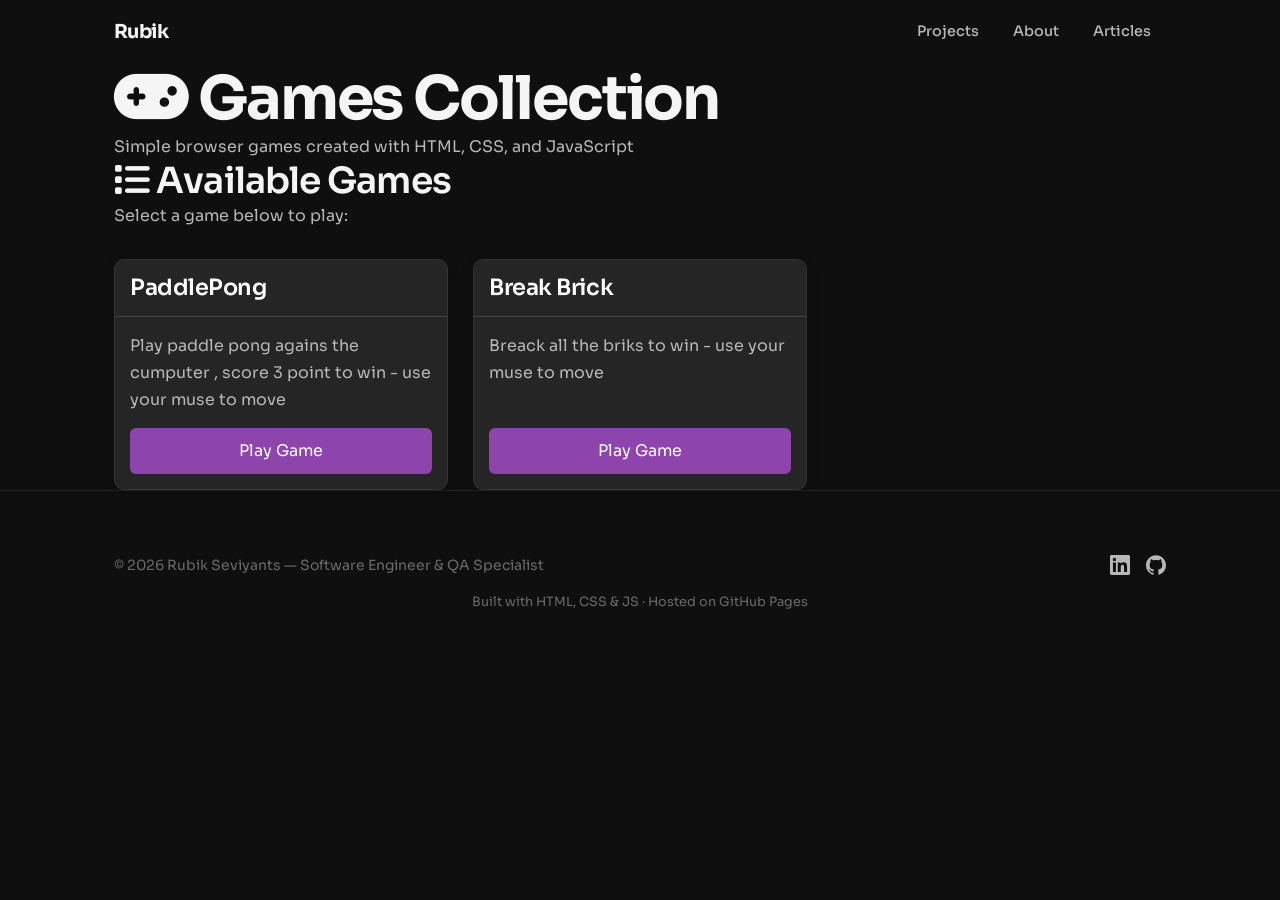
==== commit 6519e874: "Refactor site structure by adding a shared navigation and footer system; implement responsive design" ====
--- a/games/index.html
+++ b/games/index.html
@@ -8,6 +8,7 @@
   <meta name="author" content="Rubik">
   <title>Rubik's Games Collection</title>
   <link rel="stylesheet" href="../css/style.css">
+  <link rel="stylesheet" href="../css/nav.css">
   <link rel="preconnect" href="https://fonts.googleapis.com">
   <link rel="preconnect" href="https://fonts.gstatic.com" crossorigin>
   <link href="https://fonts.googleapis.com/css2?family=Sora:wght@300;400;500;600;700&family=JetBrains+Mono:wght@400;500;600&display=swap" rel="stylesheet">
@@ -68,14 +69,8 @@
   </style>
 </head>
 <body>
+  <div id="nav-root"></div>
   <div class="container">
-    <!-- Main Navigation -->
-    <nav id="main-nav">
-      <a href="../index.html" class="nav-btn"><i class="fas fa-home"></i> Home</a>
-      <a href="../projects.html" class="nav-btn"><i class="fas fa-code"></i> Projects</a>
-      <a href="../articles.html" class="nav-btn"><i class="fas fa-newspaper"></i> Articles</a>
-    </nav>
-    
     <header>
       <h1><i class="fas fa-gamepad"></i> Games Collection</h1>
       <p class="subtitle">Simple browser games created with HTML, CSS, and JavaScript</p>
@@ -108,48 +103,9 @@
       </section>
     </main>
     
-    <footer>
-      <h3>Let's Connect</h3>
-      <div class="social-links">
-        <a href="https://www.linkedin.com/in/ru8ik/" target="_blank" title="LinkedIn Profile">
-          <i class="fab fa-linkedin fa-2x"></i>
-        </a>
-        <a href="https://github.com/ru8ik" target="_blank" title="GitHub Profile">
-          <i class="fab fa-github fa-2x"></i>
-        </a>
-      </div>
-      <p class="copyright">&copy; <span id="current-year"></span> Rubik's Digital Workshop. All rights reserved.</p>
-    </footer>
   </div>
-  
-  <!-- Back to Top Button -->
-  <button id="back-to-top" title="Back to Top"><i class="fas fa-arrow-up"></i></button>
+  <div id="footer-root"></div>
 
-  <script>
-    // Set current year in copyright
-    document.getElementById('current-year').textContent = new Date().getFullYear();
-    
-    // Back to Top button functionality
-    document.addEventListener('DOMContentLoaded', function() {
-      const backToTopButton = document.getElementById('back-to-top');
-      
-      // Show/hide button based on scroll position
-      window.addEventListener('scroll', function() {
-        if (window.pageYOffset > 300) {
-          backToTopButton.classList.add('visible');
-        } else {
-          backToTopButton.classList.remove('visible');
-        }
-      });
-      
-      // Scroll to top when button is clicked
-      backToTopButton.addEventListener('click', function() {
-        window.scrollTo({
-          top: 0,
-          behavior: 'smooth'
-        });
-      });
-    });
-  </script>
+  <script src="../js/components.js" defer></script>
 </body>
 </html> 
--- a/css/style.css
+++ b/css/style.css
@@ -419,88 +419,7 @@
 
 
 /* =============================================================
-   5. SHARED LAYOUT — NAV & FOOTER
-   ============================================================= */
-
-/* — Nav — */
-#main-nav {
-    position: sticky;
-    top: 0;
-    z-index: 100;
-    display: flex;
-    align-items: center;
-    justify-content: center;
-    gap: var(--space-sm);
-    flex-wrap: wrap;
-    padding: var(--space-md) var(--space-lg);
-    background-color: rgba(15, 15, 15, 0.78);
-    backdrop-filter: saturate(180%) blur(14px);
-    -webkit-backdrop-filter: saturate(180%) blur(14px);
-    border-bottom: 1px solid var(--border);
-}
-
-.nav-btn {
-    display: inline-flex;
-    align-items: center;
-    gap: var(--space-sm);
-    padding: 0.55rem 1rem;
-    border-radius: var(--radius-md);
-    font-family: var(--font-body);
-    font-size: 0.9rem;
-    font-weight: 500;
-    color: var(--text-secondary);
-    text-decoration: none;
-    border: 1px solid transparent;
-    transition:
-        color var(--transition-fast),
-        border-color var(--transition-fast),
-        background-color var(--transition-fast);
-}
-
-.nav-btn:hover,
-.nav-btn[aria-current="page"] {
-    color: var(--text-primary);
-    background-color: var(--bg-card);
-    border-color: var(--border);
-}
-
-.nav-btn i {
-    color: var(--accent);
-    font-size: 0.9em;
-}
-
-/* — Footer — */
-footer {
-    padding: var(--space-2xl) var(--space-lg) var(--space-xl);
-    border-top: 1px solid var(--border);
-    color: var(--text-muted);
-    font-size: 0.9rem;
-    text-align: center;
-}
-
-footer h3 {
-    color: var(--text-primary);
-    margin-bottom: var(--space-md);
-}
-
-footer a {
-    color: var(--text-secondary);
-    transition: color var(--transition-fast);
-}
-
-footer a:hover {
-    color: var(--accent);
-}
-
-.copyright {
-    margin-top: var(--space-lg);
-    font-size: 0.825rem;
-    color: var(--text-muted);
-}
-
-
-/* =============================================================
-   6. MOTION PREFERENCES
+   5. MOTION PREFERENCES
    ============================================================= */
 @media (prefers-reduced-motion: reduce) {
     html {
--- a/css/nav.css
+++ b/css/nav.css
@@ -0,0 +1,272 @@
+/* =============================================================
+   SHARED NAVIGATION & FOOTER — nav.css
+   Loaded on every page. Uses design tokens from style.css :root.
+   ============================================================= */
+
+/* --- Fixed nav body offset --- */
+body.has-nav {
+  padding-top: 64px;
+}
+
+
+/* =============================================================
+   SITE HEADER
+   ============================================================= */
+.site-header {
+  position: fixed;
+  top: 0;
+  left: 0;
+  right: 0;
+  z-index: 200;
+  transition:
+    background-color var(--transition-base),
+    border-color var(--transition-base);
+  border-bottom: 1px solid transparent;
+}
+
+.site-header.scrolled {
+  background-color: rgba(22, 22, 22, 0.92);
+  backdrop-filter: saturate(180%) blur(14px);
+  -webkit-backdrop-filter: saturate(180%) blur(14px);
+  border-bottom-color: var(--border);
+}
+
+.nav-inner {
+  display: flex;
+  align-items: center;
+  justify-content: space-between;
+  height: 64px;
+}
+
+/* --- Brand / Logo --- */
+.nav-brand {
+  font-family: var(--font-display);
+  font-size: 1.2rem;
+  font-weight: 700;
+  letter-spacing: -0.03em;
+  color: var(--text-primary);
+  text-decoration: none;
+  flex-shrink: 0;
+  transition: color var(--transition-fast);
+}
+
+.nav-brand:hover {
+  color: var(--accent);
+}
+
+/* --- Nav links list --- */
+.nav-menu {
+  display: flex;
+  align-items: center;
+  gap: var(--space-xs);
+  list-style: none;
+  margin: 0;
+  padding: 0;
+}
+
+.nav-link {
+  display: inline-flex;
+  align-items: center;
+  padding: 0.5rem 0.875rem;
+  border-radius: var(--radius-md);
+  font-size: 0.9rem;
+  font-weight: 500;
+  color: var(--text-secondary);
+  text-decoration: none;
+  border: 1px solid transparent;
+  transition:
+    color var(--transition-fast),
+    background-color var(--transition-fast),
+    border-color var(--transition-fast);
+}
+
+.nav-link:hover,
+.nav-link[aria-current="page"] {
+  color: var(--text-primary);
+  background-color: var(--bg-card);
+  border-color: var(--border);
+}
+
+.nav-link:focus-visible {
+  outline: 2px solid var(--accent);
+  outline-offset: 3px;
+}
+
+/* --- Hamburger toggle (hidden on desktop) --- */
+.nav-toggle {
+  display: none;
+  flex-direction: column;
+  justify-content: center;
+  align-items: center;
+  gap: 5px;
+  width: 40px;
+  height: 40px;
+  padding: 8px;
+  background: none;
+  border: 1px solid var(--border);
+  border-radius: var(--radius-md);
+  cursor: pointer;
+  flex-shrink: 0;
+  transition: border-color var(--transition-fast);
+}
+
+.nav-toggle:hover {
+  border-color: var(--border-hover);
+}
+
+.nav-toggle .bar {
+  display: block;
+  width: 18px;
+  height: 2px;
+  background-color: var(--text-secondary);
+  border-radius: 2px;
+  pointer-events: none;
+  transition:
+    transform var(--transition-base),
+    opacity var(--transition-fast);
+}
+
+.nav-toggle[aria-expanded="true"] .bar:nth-child(1) { transform: translateY(7px) rotate(45deg); }
+.nav-toggle[aria-expanded="true"] .bar:nth-child(2) { opacity: 0; }
+.nav-toggle[aria-expanded="true"] .bar:nth-child(3) { transform: translateY(-7px) rotate(-45deg); }
+
+/* --- Mobile layout --- */
+@media (max-width: 640px) {
+  .nav-toggle { display: flex; }
+
+  .nav-menu {
+    display: none;
+    position: absolute;
+    top: 100%;
+    left: 0;
+    right: 0;
+    flex-direction: column;
+    align-items: stretch;
+    gap: var(--space-xs);
+    padding: var(--space-sm) var(--space-lg) var(--space-md);
+    background-color: var(--bg-secondary);
+    border-bottom: 1px solid var(--border);
+  }
+
+  .nav-menu.is-open { display: flex; }
+
+  .nav-link {
+    padding: 0.75rem 1rem;
+    border-color: var(--border);
+    background-color: var(--bg-card);
+  }
+}
+
+
+/* =============================================================
+   SITE FOOTER
+   ============================================================= */
+.site-footer {
+  padding: var(--space-2xl) 0 var(--space-xl);
+  border-top: 1px solid var(--border);
+}
+
+.footer-inner {
+  display: flex;
+  flex-direction: column;
+  gap: var(--space-md);
+}
+
+.footer-main {
+  display: flex;
+  align-items: center;
+  justify-content: space-between;
+  gap: var(--space-lg);
+  flex-wrap: wrap;
+}
+
+.footer-copy {
+  font-size: 0.875rem;
+  color: var(--text-muted);
+  max-width: none;
+  line-height: 1.5;
+}
+
+.footer-socials {
+  display: flex;
+  align-items: center;
+  gap: var(--space-md);
+}
+
+.footer-socials a {
+  display: flex;
+  align-items: center;
+  color: var(--text-secondary);
+  transition:
+    color var(--transition-fast),
+    transform var(--transition-fast);
+}
+
+.footer-socials a:hover {
+  color: var(--accent);
+  transform: translateY(-2px);
+}
+
+.footer-tagline {
+  font-size: 0.8rem;
+  color: var(--text-muted);
+  max-width: none;
+  text-align: center;
+}
+
+@media (max-width: 640px) {
+  .footer-main {
+    flex-direction: column;
+    align-items: center;
+    text-align: center;
+  }
+}
+
+
+/* =============================================================
+   BACK TO TOP BUTTON
+   ============================================================= */
+.back-to-top {
+  position: fixed;
+  bottom: var(--space-xl);
+  right: var(--space-xl);
+  z-index: 150;
+  display: flex;
+  align-items: center;
+  justify-content: center;
+  width: 44px;
+  height: 44px;
+  background-color: var(--bg-card);
+  color: var(--text-secondary);
+  border: 1px solid var(--border);
+  border-radius: var(--radius-md);
+  cursor: pointer;
+  opacity: 0;
+  pointer-events: none;
+  transform: translateY(8px);
+  transition:
+    opacity var(--transition-base),
+    transform var(--transition-base),
+    color var(--transition-fast),
+    border-color var(--transition-fast),
+    background-color var(--transition-fast);
+}
+
+.back-to-top.visible {
+  opacity: 1;
+  pointer-events: auto;
+  transform: translateY(0);
+}
+
+.back-to-top:hover {
+  color: var(--accent);
+  border-color: var(--accent);
+  background-color: var(--accent-soft);
+}
+
+@media (max-width: 640px) {
+  .back-to-top {
+    bottom: var(--space-lg);
+    right: var(--space-lg);
+  }
+}
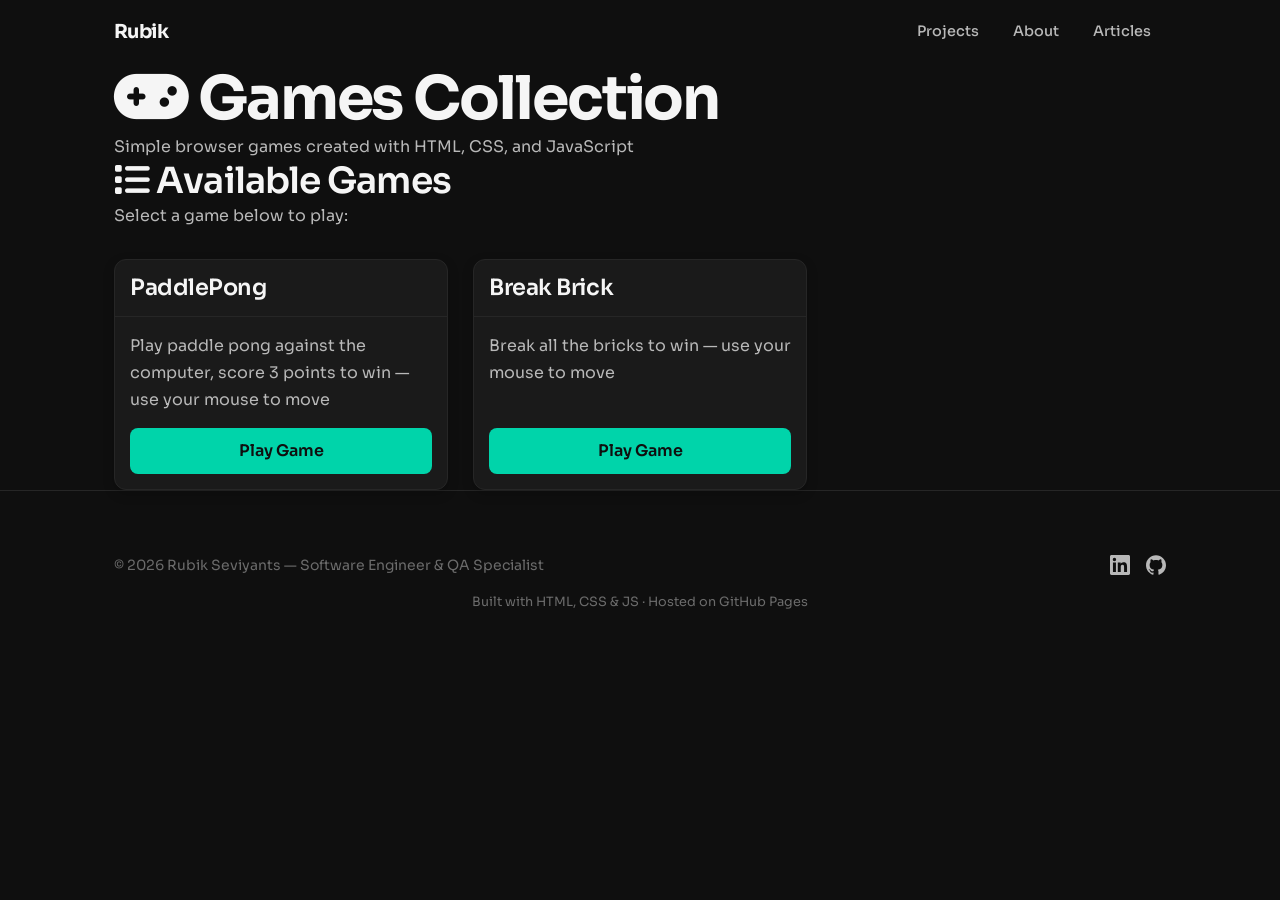
==== commit 85f632b9: "Refactor game HTML files to improve structure and styling; move inline CSS to external stylesheet fo" ====
--- a/games/index.html
+++ b/games/index.html
@@ -6,67 +6,14 @@
   <meta name="description" content="Games Collection - Simple browser games created by Rubik">
   <meta name="keywords" content="browser games, javascript games, html5 games">
   <meta name="author" content="Rubik">
-  <title>Rubik's Games Collection</title>
+  <title>Games — Rubik Seviyants</title>
   <link rel="stylesheet" href="../css/style.css">
   <link rel="stylesheet" href="../css/nav.css">
+  <link rel="stylesheet" href="../css/games.css">
   <link rel="preconnect" href="https://fonts.googleapis.com">
   <link rel="preconnect" href="https://fonts.gstatic.com" crossorigin>
   <link href="https://fonts.googleapis.com/css2?family=Sora:wght@300;400;500;600;700&family=JetBrains+Mono:wght@400;500;600&display=swap" rel="stylesheet">
   <link rel="stylesheet" href="https://cdnjs.cloudflare.com/ajax/libs/font-awesome/6.4.0/css/all.min.css">
-  <style>
-    .game-container {
-      display: grid;
-      grid-template-columns: repeat(auto-fill, minmax(300px, 1fr));
-      gap: 25px;
-      margin-top: 30px;
-    }
-    
-    .game-card {
-      background-color: #252525;
-      border-radius: 10px;
-      overflow: hidden;
-      box-shadow: 0 4px 12px rgba(0, 0, 0, 0.2);
-      transition: all 0.3s ease;
-      border: 1px solid #333;
-      height: 100%;
-      display: flex;
-      flex-direction: column;
-    }
-    
-    .game-card:hover {
-      transform: translateY(-5px);
-      box-shadow: 0 8px 20px rgba(0, 0, 0, 0.3);
-    }
-    
-    .game-card h3 {
-      font-size: 1.4em;
-      padding: 15px;
-      color: #fff;
-      border-bottom: 1px solid #444;
-    }
-    
-    .game-description {
-      padding: 15px;
-      flex: 1;
-    }
-    
-    .game-link {
-      display: inline-block;
-      padding: 10px 20px;
-      background-color: #8e44ad;
-      color: white;
-      text-decoration: none;
-      border-radius: 6px;
-      margin: 0 15px 15px;
-      transition: all 0.3s ease;
-      text-align: center;
-    }
-    
-    .game-link:hover {
-      background-color: #9b59b6;
-      transform: translateY(-2px);
-    }
-  </style>
 </head>
 <body>
   <div id="nav-root"></div>
@@ -86,7 +33,7 @@
           <div class="game-card">
             <h3>PaddlePong</h3>
             <div class="game-description">
-              <p>Play paddle pong agains the cumputer , score 3 point to win - use your muse to move</p>
+              <p>Play paddle pong against the computer, score 3 points to win — use your mouse to move</p>
             </div>
             <a href="game.html" class="game-link">Play Game</a>
           </div>
@@ -95,7 +42,7 @@
           <div class="game-card">
             <h3>Break Brick</h3>
             <div class="game-description">
-              <p>Breack all the briks to win - use your muse to move</p>
+              <p>Break all the bricks to win — use your mouse to move</p>
             </div>
             <a href="game2.html" class="game-link">Play Game</a>
           </div>
--- a/css/games.css
+++ b/css/games.css
@@ -0,0 +1,76 @@
+/* =============================================================
+   GAMES — page-specific styles
+   Moved from games/index.html inline <style> block.
+   ============================================================= */
+
+/* --- Games index grid ---------------------------------------- */
+.game-container {
+  display: grid;
+  grid-template-columns: repeat(auto-fill, minmax(300px, 1fr));
+  gap: 25px;
+  margin-top: 30px;
+}
+
+.game-card {
+  background-color: var(--bg-card, #1a1a1a);
+  border-radius: var(--radius-lg, 12px);
+  overflow: hidden;
+  box-shadow: 0 4px 12px rgba(0, 0, 0, 0.2);
+  transition: transform var(--transition-base, 250ms), box-shadow var(--transition-base, 250ms);
+  border: 1px solid var(--border, #262626);
+  height: 100%;
+  display: flex;
+  flex-direction: column;
+}
+
+.game-card:hover {
+  transform: translateY(-5px);
+  box-shadow: 0 8px 20px rgba(0, 0, 0, 0.3);
+  border-color: var(--border-hover, #3a3a3a);
+}
+
+.game-card h3 {
+  font-size: 1.4em;
+  padding: 15px;
+  color: var(--text-primary, #f5f5f5);
+  border-bottom: 1px solid var(--border, #262626);
+}
+
+.game-description {
+  padding: 15px;
+  flex: 1;
+  color: var(--text-secondary, #b8b8b8);
+}
+
+.game-link {
+  display: inline-block;
+  padding: 10px 20px;
+  background-color: var(--accent, #00d4aa);
+  color: #0f0f0f;
+  text-decoration: none;
+  border-radius: var(--radius-md, 8px);
+  margin: 0 15px 15px;
+  font-weight: 600;
+  transition: background-color var(--transition-fast, 150ms), transform var(--transition-fast, 150ms);
+  text-align: center;
+}
+
+.game-link:hover {
+  background-color: var(--accent-hover, #1bf0c4);
+  transform: translateY(-2px);
+}
+
+/* --- Game canvas wrapper ------------------------------------- */
+.game-wrapper {
+  display: flex;
+  justify-content: center;
+  margin: var(--space-xl, 2.5rem) auto;
+  max-width: 820px;
+  overflow: hidden;
+}
+
+.game-wrapper canvas {
+  display: block;
+  margin: 0 auto;
+  max-width: 100%;
+}
